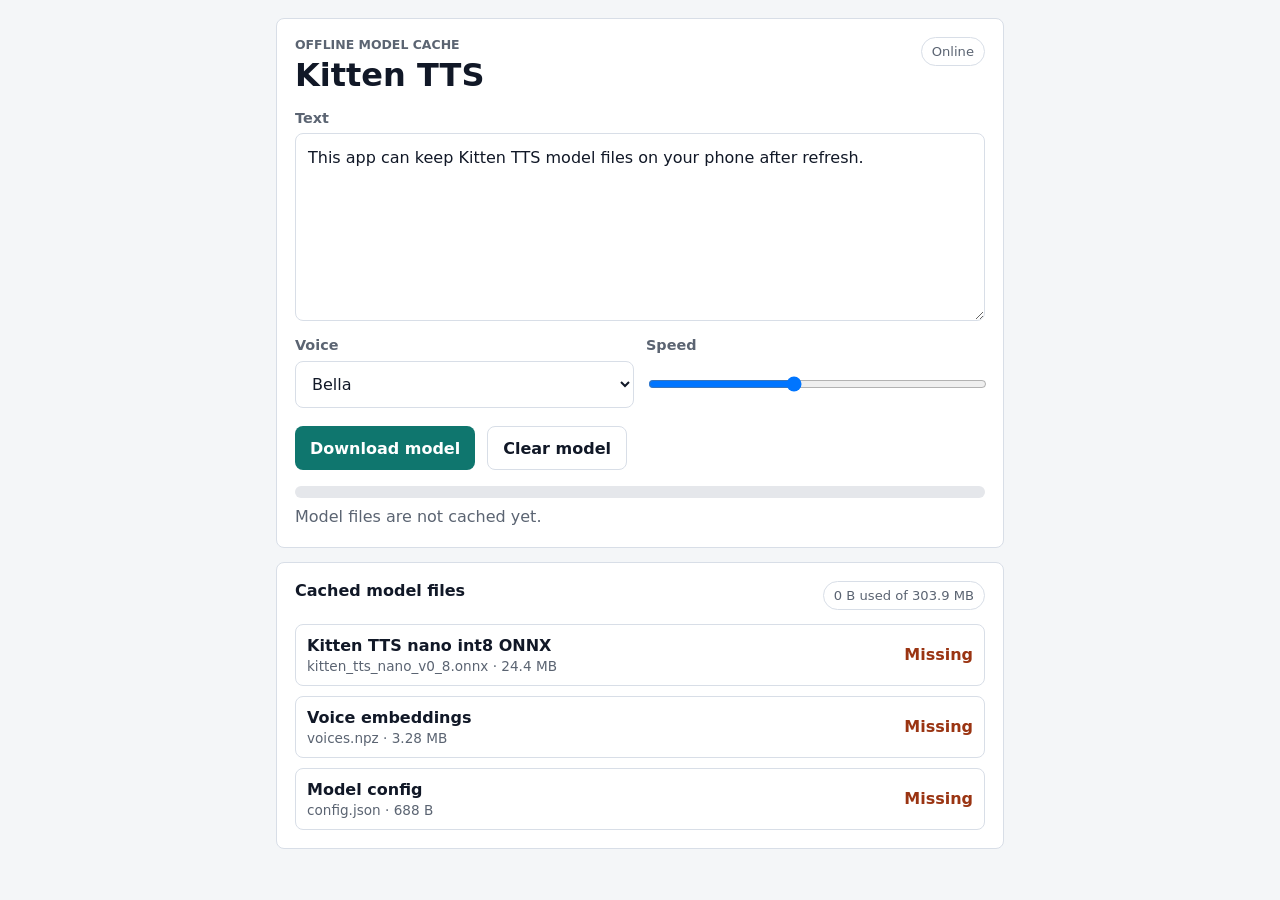
==== index.html @ 166314b3 "Add offline model cache PWA" ====
<!doctype html>
<html lang="en">
  <head>
    <meta charset="utf-8">
    <meta name="viewport" content="width=device-width, initial-scale=1, viewport-fit=cover">
    <meta name="theme-color" content="#111827">
    <meta name="apple-mobile-web-app-capable" content="yes">
    <meta name="apple-mobile-web-app-title" content="Kitten TTS">
    <meta name="apple-mobile-web-app-status-bar-style" content="black-translucent">
    <title>Kitten TTS PWA</title>
    <link rel="manifest" href="./manifest.webmanifest">
    <link rel="icon" href="./icons/icon.svg" type="image/svg+xml">
    <link rel="apple-touch-icon" href="./icons/icon.svg">
    <link rel="stylesheet" href="./styles.css">
  </head>
  <body>
    <main class="app-shell">
      <section class="panel">
        <header class="header">
          <div>
            <p class="eyebrow">Offline model cache</p>
            <h1>Kitten TTS</h1>
          </div>
          <span id="connectionStatus" class="status-pill">Checking</span>
        </header>

        <label class="field">
          <span>Text</span>
          <textarea id="textInput" rows="7" spellcheck="true">This app can keep Kitten TTS model files on your phone after refresh.</textarea>
        </label>

        <div class="controls-grid">
          <label class="field">
            <span>Voice</span>
            <select id="voiceSelect">
              <option>Bella</option>
              <option>Jasper</option>
              <option>Luna</option>
              <option>Bruno</option>
              <option>Rosie</option>
              <option>Hugo</option>
              <option>Kiki</option>
              <option>Leo</option>
            </select>
          </label>

          <label class="field">
            <span>Speed</span>
            <input id="speedInput" type="range" min="0.7" max="1.4" step="0.05" value="1">
          </label>
        </div>

        <div class="actions">
          <button id="downloadButton" type="button">Download model</button>
          <button id="clearButton" class="secondary" type="button">Clear model</button>
        </div>

        <div class="progress-wrap" aria-live="polite">
          <div class="progress-track">
            <div id="progressBar" class="progress-bar"></div>
          </div>
          <p id="statusText">Preparing cache check...</p>
        </div>
      </section>

      <section class="model-list" aria-label="Cached files">
        <div class="list-header">
          <h2>Cached model files</h2>
          <span id="storageEstimate">Storage pending</span>
        </div>
        <ul id="assetList"></ul>
      </section>
    </main>

    <script type="module" src="./app.js"></script>
  </body>
</html>
---- styles.css ----
:root {
  color-scheme: light dark;
  --bg: #f4f6f8;
  --panel: #ffffff;
  --text: #111827;
  --muted: #5b6472;
  --line: #d8dee7;
  --accent: #0f766e;
  --accent-strong: #115e59;
  --warn: #9a3412;
  --ok: #166534;
  font-family: Inter, ui-sans-serif, system-ui, -apple-system, BlinkMacSystemFont, "Segoe UI", sans-serif;
}

* {
  box-sizing: border-box;
}

body {
  min-height: 100vh;
  margin: 0;
  background: var(--bg);
  color: var(--text);
}

button,
textarea,
select,
input {
  font: inherit;
}

.app-shell {
  width: min(760px, 100%);
  margin: 0 auto;
  padding: max(18px, env(safe-area-inset-top)) 16px max(24px, env(safe-area-inset-bottom));
}

.panel,
.model-list {
  background: var(--panel);
  border: 1px solid var(--line);
  border-radius: 8px;
  padding: 18px;
}

.model-list {
  margin-top: 14px;
}

.header,
.list-header,
.actions,
.controls-grid {
  display: flex;
  gap: 12px;
}

.header,
.list-header {
  align-items: flex-start;
  justify-content: space-between;
}

.controls-grid {
  display: grid;
  grid-template-columns: 1fr 1fr;
}

.eyebrow {
  margin: 0 0 4px;
  color: var(--muted);
  font-size: 0.78rem;
  font-weight: 700;
  text-transform: uppercase;
}

h1,
h2 {
  margin: 0;
  letter-spacing: 0;
}

h1 {
  font-size: 2rem;
}

h2 {
  font-size: 1rem;
}

.status-pill,
#storageEstimate {
  border: 1px solid var(--line);
  border-radius: 999px;
  padding: 6px 10px;
  color: var(--muted);
  font-size: 0.82rem;
  white-space: nowrap;
}

.field {
  display: grid;
  gap: 7px;
  margin-top: 16px;
}

.field span {
  color: var(--muted);
  font-size: 0.9rem;
  font-weight: 700;
}

textarea,
select {
  width: 100%;
  border: 1px solid var(--line);
  border-radius: 8px;
  background: transparent;
  color: var(--text);
  padding: 12px;
}

textarea {
  min-height: 152px;
  resize: vertical;
  line-height: 1.45;
}

input[type="range"] {
  width: 100%;
  min-height: 44px;
}

.actions {
  margin-top: 18px;
}

button {
  min-height: 44px;
  border: 0;
  border-radius: 8px;
  background: var(--accent);
  color: white;
  cursor: pointer;
  font-weight: 800;
  padding: 0 15px;
}

button:disabled {
  cursor: wait;
  opacity: 0.6;
}

button.secondary {
  border: 1px solid var(--line);
  background: transparent;
  color: var(--text);
}

.progress-wrap {
  margin-top: 16px;
}

.progress-track {
  height: 12px;
  overflow: hidden;
  border-radius: 999px;
  background: #e5e7eb;
}

.progress-bar {
  width: 0%;
  height: 100%;
  background: var(--accent);
  transition: width 180ms ease;
}

#statusText {
  margin: 8px 0 0;
  color: var(--muted);
  line-height: 1.4;
}

#assetList {
  display: grid;
  gap: 10px;
  margin: 14px 0 0;
  padding: 0;
  list-style: none;
}

.asset-row {
  display: grid;
  grid-template-columns: 1fr auto;
  gap: 10px;
  align-items: center;
  border: 1px solid var(--line);
  border-radius: 8px;
  padding: 11px;
}

.asset-name {
  overflow-wrap: anywhere;
  font-weight: 750;
}

.asset-meta {
  margin-top: 3px;
  color: var(--muted);
  font-size: 0.85rem;
}

.asset-state {
  font-weight: 800;
}

.asset-state.cached {
  color: var(--ok);
}

.asset-state.missing {
  color: var(--warn);
}

@media (max-width: 560px) {
  .controls-grid,
  .actions {
    grid-template-columns: 1fr;
    flex-direction: column;
  }

  .header,
  .list-header {
    display: grid;
  }

  .status-pill,
  #storageEstimate {
    width: fit-content;
  }
}

@media (prefers-color-scheme: dark) {
  :root {
    --bg: #0b1016;
    --panel: #121922;
    --text: #f8fafc;
    --muted: #a9b4c2;
    --line: #2a3442;
    --accent: #14b8a6;
    --accent-strong: #2dd4bf;
  }

  .progress-track {
    background: #243041;
  }
}
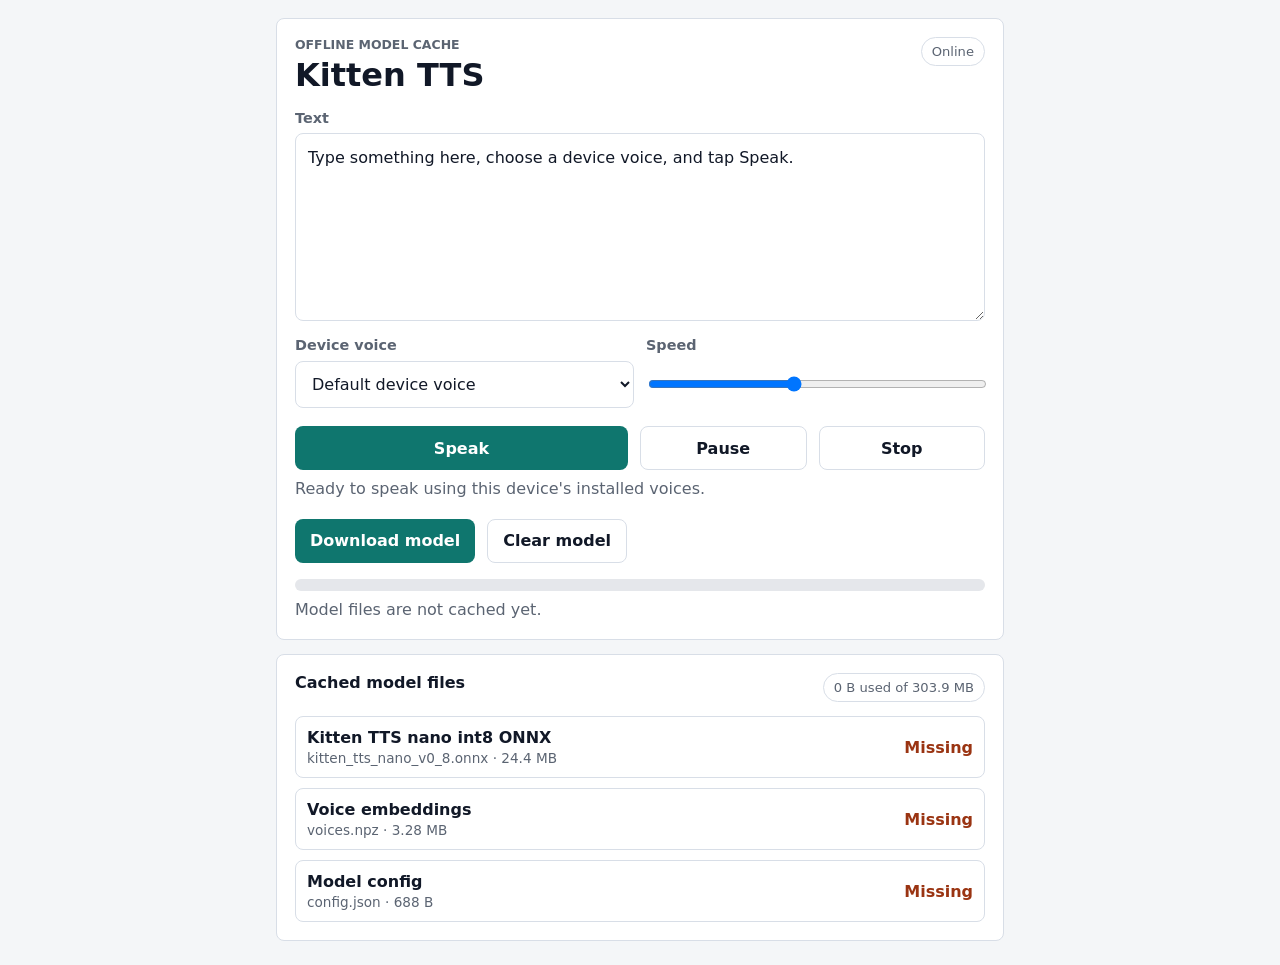
==== commit fa17e1f0: "Add working browser text to speech" ====
--- a/index.html
+++ b/index.html
@@ -11,7 +11,7 @@
     <link rel="manifest" href="./manifest.webmanifest">
     <link rel="icon" href="./icons/icon.svg" type="image/svg+xml">
     <link rel="apple-touch-icon" href="./icons/icon.svg">
-    <link rel="stylesheet" href="./styles.css">
+    <link rel="stylesheet" href="./styles.css?v=2">
   </head>
   <body>
     <main class="app-shell">
@@ -26,21 +26,14 @@
 
         <label class="field">
           <span>Text</span>
-          <textarea id="textInput" rows="7" spellcheck="true">This app can keep Kitten TTS model files on your phone after refresh.</textarea>
+          <textarea id="textInput" rows="7" spellcheck="true">Type something here, choose a device voice, and tap Speak.</textarea>
         </label>
 
         <div class="controls-grid">
           <label class="field">
-            <span>Voice</span>
+            <span>Device voice</span>
             <select id="voiceSelect">
-              <option>Bella</option>
-              <option>Jasper</option>
-              <option>Luna</option>
-              <option>Bruno</option>
-              <option>Rosie</option>
-              <option>Hugo</option>
-              <option>Kiki</option>
-              <option>Leo</option>
+              <option>Loading voices...</option>
             </select>
           </label>
 
@@ -49,6 +42,13 @@
             <input id="speedInput" type="range" min="0.7" max="1.4" step="0.05" value="1">
           </label>
         </div>
+
+        <div class="actions speech-actions">
+          <button id="speakButton" type="button">Speak</button>
+          <button id="pauseButton" class="secondary" type="button">Pause</button>
+          <button id="stopButton" class="secondary" type="button">Stop</button>
+        </div>
+        <p id="speechStatus" class="speech-status">Speech engine initializing...</p>
 
         <div class="actions">
           <button id="downloadButton" type="button">Download model</button>
@@ -72,6 +72,6 @@
       </section>
     </main>
 
-    <script type="module" src="./app.js"></script>
+    <script type="module" src="./app.js?v=2"></script>
   </body>
 </html>
--- a/styles.css
+++ b/styles.css
@@ -136,6 +136,11 @@
   margin-top: 18px;
 }
 
+.speech-actions {
+  display: grid;
+  grid-template-columns: 2fr 1fr 1fr;
+}
+
 button {
   min-height: 44px;
   border: 0;
@@ -182,6 +187,13 @@
   line-height: 1.4;
 }
 
+.speech-status {
+  min-height: 22px;
+  margin: 8px 0 0;
+  color: var(--muted);
+  line-height: 1.4;
+}
+
 #assetList {
   display: grid;
   gap: 10px;
@@ -225,7 +237,8 @@
 
 @media (max-width: 560px) {
   .controls-grid,
-  .actions {
+  .actions,
+  .speech-actions {
     grid-template-columns: 1fr;
     flex-direction: column;
   }
